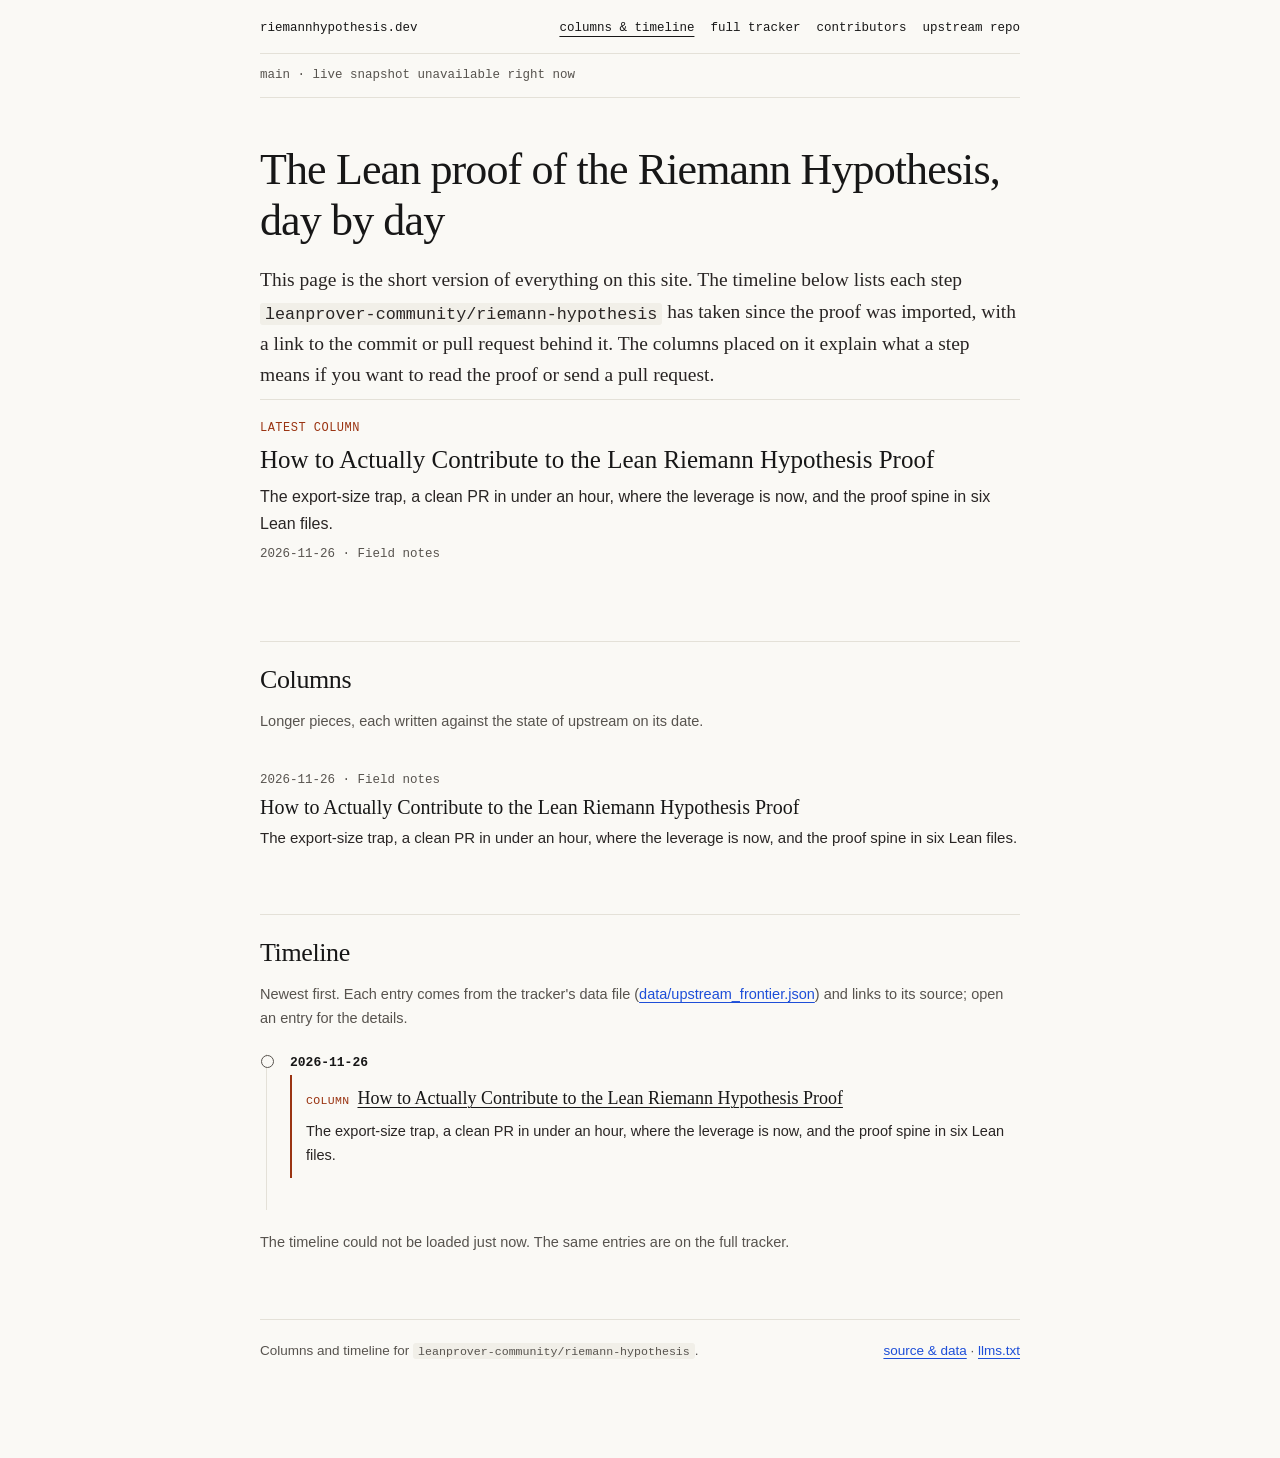
==== docs/columns.html @ 64e97ebc "feat(site): columns and timeline page (columns.html + data/columns.json) Owner om_ddf6897cfba5: make" ====
<!doctype html>
<html lang="en">
<head>
  <meta charset="utf-8" />
  <meta name="viewport" content="width=device-width, initial-scale=1" />
  <title>Columns &amp; Timeline — the Lean Riemann Hypothesis proof, day by day</title>
  <meta name="description" content="A dated timeline of the Lean 4 proof of the Riemann Hypothesis in leanprover-community/riemann-hypothesis, with columns that explain what each step means for readers and contributors." />
  <link rel="canonical" href="https://riemannhypothesis.dev/columns.html" />
  <link rel="icon" type="image/svg+xml" href="favicon.svg" />
  <style>
    :root {
      --paper: #faf9f5;
      --ink: #171717;
      --muted: #57534e;
      --rule: #e4e1d8;
      --code-bg: #f1efe8;
      --link: #1d4ed8;
      --mark: #9a3412;
      --serif: "Newsreader", "Source Serif 4", Georgia, "Times New Roman", serif;
      --sans: -apple-system, BlinkMacSystemFont, "Segoe UI", Inter, Helvetica, Arial, sans-serif;
      --mono: "JetBrains Mono", ui-monospace, SFMono-Regular, Menlo, Consolas, monospace;
    }
    * { box-sizing: border-box; }
    html {
      background: var(--paper);
      color: var(--ink);
      font-family: var(--sans);
      font-size: 16px;
      line-height: 1.68;
      -webkit-font-smoothing: antialiased;
    }
    body { margin: 0; padding: 0 22px 96px; }
    .wrap { max-width: 760px; margin: 0 auto; }
    a { color: var(--link); text-underline-offset: 3px; text-decoration-thickness: 1px; }
    a:focus-visible, summary:focus-visible { outline: 2px solid var(--link); outline-offset: 3px; border-radius: 2px; }
    code { font-family: var(--mono); font-size: 0.86em; background: var(--code-bg); padding: 1.5px 5px; border-radius: 3px; }

    .topbar {
      display: flex; flex-wrap: wrap; justify-content: space-between; align-items: baseline;
      gap: 8px 18px; padding: 18px 0 14px; border-bottom: 1px solid var(--rule);
      font-family: var(--mono); font-size: 12.5px; color: var(--muted);
    }
    .topbar a { color: var(--ink); text-decoration: none; }
    .topbar a:hover { text-decoration: underline; }
    .topbar a[aria-current="page"] { text-decoration: underline; text-underline-offset: 5px; }
    .topnav { display: flex; flex-wrap: wrap; gap: 6px 16px; }
    .live-strip {
      padding: 12px 0; border-bottom: 1px solid var(--rule);
      font-family: var(--mono); font-size: 12.5px; color: var(--muted); line-height: 1.55;
      overflow-wrap: anywhere;
    }
    .live-strip strong { color: var(--ink); font-weight: 600; }

    header { padding: 46px 0 22px; }
    h1 {
      font-family: var(--serif); font-size: clamp(32px, 5vw, 44px); font-weight: 500;
      line-height: 1.16; letter-spacing: -0.02em; margin: 0 0 18px;
    }
    .lede { font-family: var(--serif); font-size: 19.5px; line-height: 1.62; color: #292524; margin: 0; }
    h2 {
      font-family: var(--serif); font-size: 26px; font-weight: 500; line-height: 1.25;
      letter-spacing: -0.015em; margin: 50px 0 12px; padding-top: 22px; border-top: 1px solid var(--rule);
    }
    .section-note { color: var(--muted); font-size: 14.5px; margin: 0 0 18px; }

    /* Latest column: the one thing to read first */
    .latest { margin: 8px 0 0; padding: 18px 0 4px; border-top: 1px solid var(--rule); }
    .kicker { font-family: var(--mono); font-size: 12px; letter-spacing: 0.04em; text-transform: uppercase; color: var(--mark); }
    .latest-title { font-family: var(--serif); font-size: 25px; line-height: 1.3; margin: 6px 0 8px; font-weight: 500; }
    .latest-title a { color: var(--ink); text-decoration: none; }
    .latest-title a:hover { text-decoration: underline; }
    .latest p { margin: 0 0 6px; color: #292524; }

    .col-list { list-style: none; padding: 0; margin: 0; }
    .col-list li { padding: 14px 0; border-bottom: 1px solid var(--rule); }
    .col-list li:last-child { border-bottom: none; }
    .col-meta { font-family: var(--mono); font-size: 12.5px; color: var(--muted); }
    .col-title { font-family: var(--serif); font-size: 20px; line-height: 1.35; display: block; margin: 2px 0 4px; }
    .col-title a { color: var(--ink); text-decoration: none; }
    .col-title a:hover { text-decoration: underline; }
    .col-list p { margin: 0; font-size: 15px; color: #292524; }

    /* Timeline: one rule on the left, a dot per day */
    .timeline { list-style: none; padding: 0; margin: 10px 0 0; position: relative; }
    .timeline::before {
      content: ""; position: absolute; left: 6px; top: 6px; bottom: 6px; width: 1px; background: var(--rule);
    }
    .day { position: relative; padding: 0 0 26px 30px; }
    .day::before {
      content: ""; position: absolute; left: 1px; top: 7px; width: 11px; height: 11px;
      border-radius: 50%; background: var(--paper); border: 1.5px solid var(--muted);
    }
    .day-date { font-family: var(--mono); font-size: 13px; font-weight: 600; color: var(--ink); margin: 0 0 8px; }
    .events { list-style: none; padding: 0; margin: 0; }
    .event { margin: 0 0 12px; }
    .event-tag { font-family: var(--mono); font-size: 11.5px; letter-spacing: 0.03em; text-transform: uppercase; color: var(--muted); margin-right: 8px; }
    .event-title { font-size: 15.5px; line-height: 1.5; overflow-wrap: anywhere; }
    .event details { margin-top: 4px; }
    .event summary { cursor: pointer; font-size: 13.5px; color: var(--muted); width: fit-content; }
    .event-detail { font-size: 14.5px; color: #292524; margin: 6px 0 0; overflow-wrap: anywhere; }
    .event-source { font-size: 13.5px; }
    .event.is-column { padding: 10px 0 10px 14px; border-left: 2px solid var(--mark); }
    .event.is-column .event-tag { color: var(--mark); }
    .event.is-column .event-title a { color: var(--ink); font-family: var(--serif); font-size: 18px; }

    .status { color: var(--muted); font-size: 14.5px; }
    footer {
      margin-top: 64px; padding-top: 20px; border-top: 1px solid var(--rule);
      font-size: 13.5px; color: var(--muted); display: flex; flex-wrap: wrap; justify-content: space-between; gap: 10px;
    }
    @media (max-width: 600px) {
      body { padding: 0 16px 64px; }
      header { padding: 30px 0 18px; }
      .lede { font-size: 18px; }
      .day { padding-left: 24px; }
    }
    @media (prefers-reduced-motion: no-preference) {
      .event summary { transition: color 0.15s; }
    }
  </style>
</head>
<body>
  <div class="wrap">
    <nav class="topbar" aria-label="Site navigation">
      <a href="index.html">riemannhypothesis.dev</a>
      <div class="topnav">
        <a href="columns.html" aria-current="page">columns &amp; timeline</a>
        <a href="tracker.html">full tracker</a>
        <a href="profiles.html">contributors</a>
        <a href="https://github.com/leanprover-community/riemann-hypothesis" target="_blank" rel="noopener">upstream repo</a>
      </div>
    </nav>

    <div class="live-strip" id="liveStrip">
      <strong>main</strong> · loading live snapshot…
    </div>

    <header>
      <h1>The Lean proof of the Riemann Hypothesis, day by day</h1>
      <p class="lede">
        This page is the short version of everything on this site. The timeline below lists each step
        <code>leanprover-community/riemann-hypothesis</code> has taken since the proof was imported,
        with a link to the commit or pull request behind it. The columns placed on it explain what a step
        means if you want to read the proof or send a pull request.
      </p>
      <div class="latest" id="latest" hidden>
        <div class="kicker">Latest column</div>
        <div class="latest-title"><a id="latestLink" href="#"></a></div>
        <p id="latestSummary"></p>
        <div class="col-meta" id="latestDate"></div>
      </div>
    </header>

    <main>
      <h2 id="columns">Columns</h2>
      <p class="section-note">Longer pieces, each written against the state of upstream on its date.</p>
      <ol class="col-list" id="colList">
        <li><span class="col-meta">2026-11-26 · Field notes</span>
          <span class="col-title"><a href="manual.html">How to Actually Contribute to the Lean Riemann Hypothesis Proof</a></span>
          <p>The export-size trap, a clean PR in under an hour, where the leverage is now, and the proof spine in six Lean files.</p></li>
      </ol>

      <h2 id="timeline">Timeline</h2>
      <p class="section-note">
        Newest first. Each entry comes from the tracker's data file
        (<a href="https://github.com/thekeunpie-hash/rh-kernel-backbone/blob/main/data/upstream_frontier.json" target="_blank" rel="noopener">data/upstream_frontier.json</a>)
        and links to its source; open an entry for the details.
      </p>
      <ol class="timeline" id="timelineList" aria-live="polite"></ol>
      <p class="status" id="timelineStatus">Loading the timeline…</p>
      <noscript><p class="status">The timeline needs JavaScript. The same entries are on the <a href="tracker.html">full tracker</a>.</p></noscript>
    </main>

    <footer>
      <span>Columns and timeline for <code>leanprover-community/riemann-hypothesis</code>.</span>
      <span><a href="https://github.com/thekeunpie-hash/rh-kernel-backbone" target="_blank" rel="noopener">source &amp; data</a> · <a href="llms.txt">llms.txt</a></span>
    </footer>
  </div>

  <script>
    (function () {
      const DATA_URL = "https://raw.githubusercontent.com/thekeunpie-hash/rh-kernel-backbone/main/data/upstream_frontier.json";
      const DAY = /^\d{4}-\d{2}-\d{2}$/;

      // Only https links from the data files are rendered; everything else is plain text (no innerHTML from data).
      function safeUrl(u, base) {
        try {
          const url = new URL(String(u || ""), base || location.href);
          return url.protocol === "https:" || (url.origin === location.origin) ? url.href : "";
        } catch (_) { return ""; }
      }
      function el(tag, cls, text) {
        const n = document.createElement(tag);
        if (cls) n.className = cls;
        if (text != null) n.textContent = String(text);
        return n;
      }
      function dayOf(s) { const d = String(s || "").slice(0, 10); return DAY.test(d) ? d : ""; }

      async function loadColumns() {
        try {
          const r = await fetch("data/columns.json", { cache: "no-cache" });
          if (!r.ok) return [];
          const j = await r.json();
          return (Array.isArray(j.columns) ? j.columns : [])
            .map((c) => ({ ...c, date: dayOf(c.date), href: safeUrl(c.href) }))
            .filter((c) => c.date && c.href && c.title)
            .sort((a, b) => b.date.localeCompare(a.date));
        } catch (_) { return []; }
      }

      async function loadEvents() {
        const r = await fetch(DATA_URL, { cache: "no-cache" });
        if (!r.ok) throw new Error("HTTP " + r.status);
        const j = await r.json();
        return (Array.isArray(j.community_timeline) ? j.community_timeline : [])
          .map((e) => ({ ...e, date: dayOf(e.date), url: safeUrl(e.url) }))
          .filter((e) => e.date && e.title);
      }

      function renderColumns(cols) {
        if (!cols.length) return;
        const list = document.getElementById("colList");
        list.replaceChildren();
        for (const c of cols) {
          const li = el("li");
          li.append(el("span", "col-meta", c.date + (c.kicker ? " · " + c.kicker : "")));
          const t = el("span", "col-title");
          const a = el("a", "", c.title); a.href = c.href; t.append(a);
          li.append(t);
          if (c.summary) li.append(el("p", "", c.summary));
          list.append(li);
        }
        const top = cols[0];
        document.getElementById("latestLink").textContent = top.title;
        document.getElementById("latestLink").href = top.href;
        document.getElementById("latestSummary").textContent = top.summary || "";
        document.getElementById("latestDate").textContent = top.date + (top.kicker ? " · " + top.kicker : "");
        document.getElementById("latest").hidden = false;
      }

      function renderTimeline(events, cols) {
        const byDay = new Map();
        const add = (d, item) => { if (!byDay.has(d)) byDay.set(d, []); byDay.get(d).push(item); };
        for (const c of cols) add(c.date, { column: true, ...c });
        for (const e of events) add(e.date, e);
        const days = [...byDay.keys()].sort((a, b) => b.localeCompare(a));
        const list = document.getElementById("timelineList");
        list.replaceChildren();
        for (const d of days) {
          const day = el("li", "day");
          const time = el("time", "day-date", d); time.dateTime = d;
          day.append(time);
          const evs = el("ul", "events");
          for (const it of byDay.get(d)) {
            const li = el("li", "event" + (it.column ? " is-column" : ""));
            if (it.column) {
              li.append(el("span", "event-tag", "Column"));
              const t = el("span", "event-title");
              const a = el("a", "", it.title); a.href = it.href; t.append(a);
              li.append(t);
              if (it.summary) li.append(el("p", "event-detail", it.summary));
            } else {
              if (it.tag) li.append(el("span", "event-tag", it.tag));
              li.append(el("span", "event-title", it.title));
              if (it.detail || it.url) {
                const det = el("details");
                det.append(el("summary", "", "Details and source"));
                if (it.detail) det.append(el("p", "event-detail", it.detail));
                if (it.url) {
                  const p = el("p", "event-source");
                  const a = el("a", "", "Source on GitHub"); a.href = it.url; a.target = "_blank"; a.rel = "noopener";
                  p.append(a); det.append(p);
                }
                li.append(det);
              }
            }
            evs.append(li);
          }
          day.append(evs);
          list.append(day);
        }
      }

      (async function main() {
        const status = document.getElementById("timelineStatus");
        const cols = await loadColumns();
        renderColumns(cols);
        try {
          const events = await loadEvents();
          renderTimeline(events, cols);
          status.textContent = events.length ? "" : "No timeline entries yet.";
          status.hidden = !!events.length;
        } catch (_) {
          renderTimeline([], cols);
          status.textContent = "The timeline could not be loaded just now. The same entries are on the full tracker.";
        }
      })();

      (async function hydrateLiveStrip() {
        const strip = document.getElementById("liveStrip");
        try {
          const [cRes, tcRes] = await Promise.all([
            fetch("https://api.github.com/repos/leanprover-community/riemann-hypothesis/commits/main"),
            fetch("https://raw.githubusercontent.com/leanprover-community/riemann-hypothesis/main/lean-toolchain")
          ]);
          if (!cRes.ok) { strip.textContent = "main · live snapshot unavailable right now"; return; }
          const c = await cRes.json();
          const tc = tcRes.ok ? (await tcRes.text()).trim().replace(/^leanprover\/lean4:/, "") : "";
          const sha = String(c.sha || "").replace(/[^0-9a-f]/g, "").slice(0, 9);
          const when = dayOf(c.commit && c.commit.committer && c.commit.committer.date);
          strip.replaceChildren();
          const s = el("strong", "", "main@");
          const a = el("a", "", sha);
          a.href = "https://github.com/leanprover-community/riemann-hypothesis/commit/" + sha;
          a.target = "_blank"; a.rel = "noopener";
          s.append(a);
          strip.append(s, document.createTextNode([tc, when ? "last commit " + when : "", "live GitHub HEAD"].filter(Boolean).map((x) => " · " + x).join("")));
        } catch (_) {
          strip.textContent = "main · live snapshot unavailable right now";
        }
      })();
    })();
  </script>
</body>
</html>
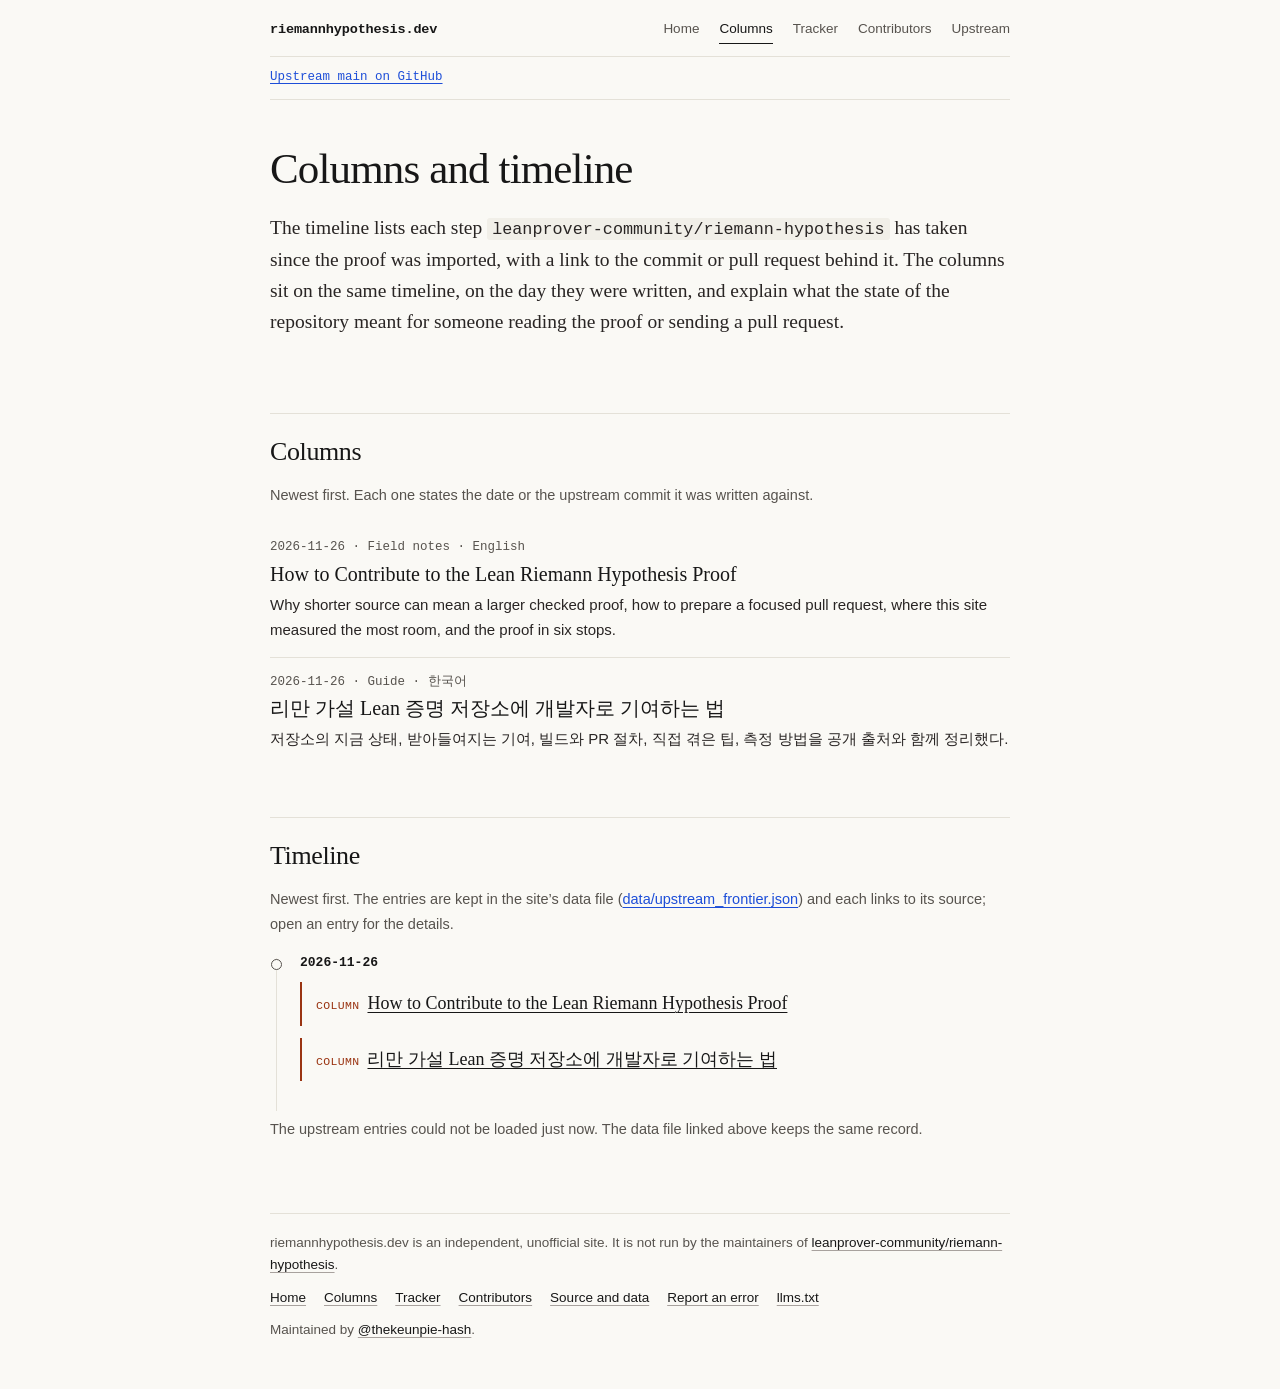
==== commit 5504d1da: "feat(site): one site with shared header, columns and timeline - Shared header, nav and footer on all" ====
--- a/docs/columns.html
+++ b/docs/columns.html
@@ -3,323 +3,111 @@
 <head>
   <meta charset="utf-8" />
   <meta name="viewport" content="width=device-width, initial-scale=1" />
-  <title>Columns &amp; Timeline — the Lean Riemann Hypothesis proof, day by day</title>
+  <title>Columns and timeline — the Lean Riemann Hypothesis proof, day by day | riemannhypothesis.dev</title>
   <meta name="description" content="A dated timeline of the Lean 4 proof of the Riemann Hypothesis in leanprover-community/riemann-hypothesis, with columns that explain what each step means for readers and contributors." />
+  <meta name="robots" content="index,follow" />
   <link rel="canonical" href="https://riemannhypothesis.dev/columns.html" />
   <link rel="icon" type="image/svg+xml" href="favicon.svg" />
-  <style>
-    :root {
-      --paper: #faf9f5;
-      --ink: #171717;
-      --muted: #57534e;
-      --rule: #e4e1d8;
-      --code-bg: #f1efe8;
-      --link: #1d4ed8;
-      --mark: #9a3412;
-      --serif: "Newsreader", "Source Serif 4", Georgia, "Times New Roman", serif;
-      --sans: -apple-system, BlinkMacSystemFont, "Segoe UI", Inter, Helvetica, Arial, sans-serif;
-      --mono: "JetBrains Mono", ui-monospace, SFMono-Regular, Menlo, Consolas, monospace;
-    }
-    * { box-sizing: border-box; }
-    html {
-      background: var(--paper);
-      color: var(--ink);
-      font-family: var(--sans);
-      font-size: 16px;
-      line-height: 1.68;
-      -webkit-font-smoothing: antialiased;
-    }
-    body { margin: 0; padding: 0 22px 96px; }
-    .wrap { max-width: 760px; margin: 0 auto; }
-    a { color: var(--link); text-underline-offset: 3px; text-decoration-thickness: 1px; }
-    a:focus-visible, summary:focus-visible { outline: 2px solid var(--link); outline-offset: 3px; border-radius: 2px; }
-    code { font-family: var(--mono); font-size: 0.86em; background: var(--code-bg); padding: 1.5px 5px; border-radius: 3px; }
-
-    .topbar {
-      display: flex; flex-wrap: wrap; justify-content: space-between; align-items: baseline;
-      gap: 8px 18px; padding: 18px 0 14px; border-bottom: 1px solid var(--rule);
-      font-family: var(--mono); font-size: 12.5px; color: var(--muted);
-    }
-    .topbar a { color: var(--ink); text-decoration: none; }
-    .topbar a:hover { text-decoration: underline; }
-    .topbar a[aria-current="page"] { text-decoration: underline; text-underline-offset: 5px; }
-    .topnav { display: flex; flex-wrap: wrap; gap: 6px 16px; }
-    .live-strip {
-      padding: 12px 0; border-bottom: 1px solid var(--rule);
-      font-family: var(--mono); font-size: 12.5px; color: var(--muted); line-height: 1.55;
-      overflow-wrap: anywhere;
-    }
-    .live-strip strong { color: var(--ink); font-weight: 600; }
-
-    header { padding: 46px 0 22px; }
-    h1 {
-      font-family: var(--serif); font-size: clamp(32px, 5vw, 44px); font-weight: 500;
-      line-height: 1.16; letter-spacing: -0.02em; margin: 0 0 18px;
-    }
-    .lede { font-family: var(--serif); font-size: 19.5px; line-height: 1.62; color: #292524; margin: 0; }
-    h2 {
-      font-family: var(--serif); font-size: 26px; font-weight: 500; line-height: 1.25;
-      letter-spacing: -0.015em; margin: 50px 0 12px; padding-top: 22px; border-top: 1px solid var(--rule);
-    }
-    .section-note { color: var(--muted); font-size: 14.5px; margin: 0 0 18px; }
-
-    /* Latest column: the one thing to read first */
-    .latest { margin: 8px 0 0; padding: 18px 0 4px; border-top: 1px solid var(--rule); }
-    .kicker { font-family: var(--mono); font-size: 12px; letter-spacing: 0.04em; text-transform: uppercase; color: var(--mark); }
-    .latest-title { font-family: var(--serif); font-size: 25px; line-height: 1.3; margin: 6px 0 8px; font-weight: 500; }
-    .latest-title a { color: var(--ink); text-decoration: none; }
-    .latest-title a:hover { text-decoration: underline; }
-    .latest p { margin: 0 0 6px; color: #292524; }
-
-    .col-list { list-style: none; padding: 0; margin: 0; }
-    .col-list li { padding: 14px 0; border-bottom: 1px solid var(--rule); }
-    .col-list li:last-child { border-bottom: none; }
-    .col-meta { font-family: var(--mono); font-size: 12.5px; color: var(--muted); }
-    .col-title { font-family: var(--serif); font-size: 20px; line-height: 1.35; display: block; margin: 2px 0 4px; }
-    .col-title a { color: var(--ink); text-decoration: none; }
-    .col-title a:hover { text-decoration: underline; }
-    .col-list p { margin: 0; font-size: 15px; color: #292524; }
-
-    /* Timeline: one rule on the left, a dot per day */
-    .timeline { list-style: none; padding: 0; margin: 10px 0 0; position: relative; }
-    .timeline::before {
-      content: ""; position: absolute; left: 6px; top: 6px; bottom: 6px; width: 1px; background: var(--rule);
-    }
-    .day { position: relative; padding: 0 0 26px 30px; }
-    .day::before {
-      content: ""; position: absolute; left: 1px; top: 7px; width: 11px; height: 11px;
-      border-radius: 50%; background: var(--paper); border: 1.5px solid var(--muted);
-    }
-    .day-date { font-family: var(--mono); font-size: 13px; font-weight: 600; color: var(--ink); margin: 0 0 8px; }
-    .events { list-style: none; padding: 0; margin: 0; }
-    .event { margin: 0 0 12px; }
-    .event-tag { font-family: var(--mono); font-size: 11.5px; letter-spacing: 0.03em; text-transform: uppercase; color: var(--muted); margin-right: 8px; }
-    .event-title { font-size: 15.5px; line-height: 1.5; overflow-wrap: anywhere; }
-    .event details { margin-top: 4px; }
-    .event summary { cursor: pointer; font-size: 13.5px; color: var(--muted); width: fit-content; }
-    .event-detail { font-size: 14.5px; color: #292524; margin: 6px 0 0; overflow-wrap: anywhere; }
-    .event-source { font-size: 13.5px; }
-    .event.is-column { padding: 10px 0 10px 14px; border-left: 2px solid var(--mark); }
-    .event.is-column .event-tag { color: var(--mark); }
-    .event.is-column .event-title a { color: var(--ink); font-family: var(--serif); font-size: 18px; }
-
-    .status { color: var(--muted); font-size: 14.5px; }
-    footer {
-      margin-top: 64px; padding-top: 20px; border-top: 1px solid var(--rule);
-      font-size: 13.5px; color: var(--muted); display: flex; flex-wrap: wrap; justify-content: space-between; gap: 10px;
-    }
-    @media (max-width: 600px) {
-      body { padding: 0 16px 64px; }
-      header { padding: 30px 0 18px; }
-      .lede { font-size: 18px; }
-      .day { padding-left: 24px; }
-    }
-    @media (prefers-reduced-motion: no-preference) {
-      .event summary { transition: color 0.15s; }
-    }
-  </style>
+  <meta name="theme-color" content="#faf9f5" />
+  <meta property="og:type" content="website" />
+  <meta property="og:site_name" content="riemannhypothesis.dev" />
+  <meta property="og:url" content="https://riemannhypothesis.dev/columns.html" />
+  <meta property="og:title" content="Columns and timeline — the Lean Riemann Hypothesis proof, day by day" />
+  <meta property="og:description" content="Each step the upstream repository has taken, with its commit or pull request, and the columns written along the way." />
+  <meta property="og:image" content="https://riemannhypothesis.dev/og-image.png" />
+  <meta name="twitter:card" content="summary_large_image" />
+  <meta name="twitter:image" content="https://riemannhypothesis.dev/og-image.png" />
+  <link rel="stylesheet" href="site.css" />
 </head>
-<body>
+<body class="ed">
+  <a class="site-skip" href="#content">Skip to content</a>
   <div class="wrap">
-    <nav class="topbar" aria-label="Site navigation">
-      <a href="index.html">riemannhypothesis.dev</a>
-      <div class="topnav">
-        <a href="columns.html" aria-current="page">columns &amp; timeline</a>
-        <a href="tracker.html">full tracker</a>
-        <a href="profiles.html">contributors</a>
-        <a href="https://github.com/leanprover-community/riemann-hypothesis" target="_blank" rel="noopener">upstream repo</a>
-      </div>
-    </nav>
-
-    <div class="live-strip" id="liveStrip">
-      <strong>main</strong> · loading live snapshot…
-    </div>
-
-    <header>
-      <h1>The Lean proof of the Riemann Hypothesis, day by day</h1>
-      <p class="lede">
-        This page is the short version of everything on this site. The timeline below lists each step
-        <code>leanprover-community/riemann-hypothesis</code> has taken since the proof was imported,
-        with a link to the commit or pull request behind it. The columns placed on it explain what a step
-        means if you want to read the proof or send a pull request.
-      </p>
-      <div class="latest" id="latest" hidden>
-        <div class="kicker">Latest column</div>
-        <div class="latest-title"><a id="latestLink" href="#"></a></div>
-        <p id="latestSummary"></p>
-        <div class="col-meta" id="latestDate"></div>
+    <header class="site-head">
+      <div class="site-head-in">
+        <a class="site-name" href="./">riemannhypothesis.dev</a>
+        <nav class="site-nav" aria-label="Site">
+          <a href="./">Home</a>
+          <a href="columns.html" aria-current="page">Columns</a>
+          <a href="tracker.html">Tracker</a>
+          <a href="profiles.html">Contributors</a>
+          <a href="https://github.com/leanprover-community/riemann-hypothesis" target="_blank" rel="noopener">Upstream</a>
+        </nav>
       </div>
     </header>
 
-    <main>
+    <div class="live-strip" id="liveStrip">
+      <a href="https://github.com/leanprover-community/riemann-hypothesis/tree/main" target="_blank" rel="noopener">Upstream main on GitHub</a>
+    </div>
+
+    <main id="content">
+      <div class="page-head">
+        <h1>Columns and timeline</h1>
+        <p class="lede">
+          The timeline lists each step <code>leanprover-community/riemann-hypothesis</code> has
+          taken since the proof was imported, with a link to the commit or pull request behind it.
+          The columns sit on the same timeline, on the day they were written, and explain what the
+          state of the repository meant for someone reading the proof or sending a pull request.
+        </p>
+      </div>
+
       <h2 id="columns">Columns</h2>
-      <p class="section-note">Longer pieces, each written against the state of upstream on its date.</p>
-      <ol class="col-list" id="colList">
-        <li><span class="col-meta">2026-11-26 · Field notes</span>
-          <span class="col-title"><a href="manual.html">How to Actually Contribute to the Lean Riemann Hypothesis Proof</a></span>
-          <p>The export-size trap, a clean PR in under an hour, where the leverage is now, and the proof spine in six Lean files.</p></li>
+      <p class="section-note">Newest first. Each one states the date or the upstream commit it was written against.</p>
+      <ol class="plain" id="colList">
+        <li><span class="item-meta">2026-11-26 · Field notes · English</span>
+          <span class="item-title"><a href="manual.html">How to Contribute to the Lean Riemann Hypothesis Proof</a></span>
+          <p>Why shorter source can mean a larger checked proof, how to prepare a focused pull request, where this site measured the most room, and the proof in six stops.</p></li>
+        <li><span class="item-meta">2026-11-26 · Guide · 한국어</span>
+          <span class="item-title"><a href="guide.html" lang="ko">리만 가설 Lean 증명 저장소에 개발자로 기여하는 법</a></span>
+          <p lang="ko">저장소의 지금 상태, 받아들여지는 기여, 빌드와 PR 절차, 직접 겪은 팁, 측정 방법을 공개 출처와 함께 정리했다.</p></li>
       </ol>
 
       <h2 id="timeline">Timeline</h2>
       <p class="section-note">
-        Newest first. Each entry comes from the tracker's data file
+        Newest first. The entries are kept in the site’s data file
         (<a href="https://github.com/thekeunpie-hash/rh-kernel-backbone/blob/main/data/upstream_frontier.json" target="_blank" rel="noopener">data/upstream_frontier.json</a>)
-        and links to its source; open an entry for the details.
+        and each links to its source; open an entry for the details.
       </p>
       <ol class="timeline" id="timelineList" aria-live="polite"></ol>
       <p class="status" id="timelineStatus">Loading the timeline…</p>
-      <noscript><p class="status">The timeline needs JavaScript. The same entries are on the <a href="tracker.html">full tracker</a>.</p></noscript>
+      <noscript><p class="status">The timeline needs JavaScript. The same entries are in the data file linked above.</p></noscript>
     </main>
 
-    <footer>
-      <span>Columns and timeline for <code>leanprover-community/riemann-hypothesis</code>.</span>
-      <span><a href="https://github.com/thekeunpie-hash/rh-kernel-backbone" target="_blank" rel="noopener">source &amp; data</a> · <a href="llms.txt">llms.txt</a></span>
+    <footer class="site-foot">
+      <div class="site-foot-in">
+        <p>riemannhypothesis.dev is an independent, unofficial site. It is not run by the maintainers of <a href="https://github.com/leanprover-community/riemann-hypothesis" target="_blank" rel="noopener">leanprover-community/riemann-hypothesis</a>.</p>
+        <p class="site-foot-links">
+          <a href="./">Home</a>
+          <a href="columns.html">Columns</a>
+          <a href="tracker.html">Tracker</a>
+          <a href="profiles.html">Contributors</a>
+          <a href="https://github.com/thekeunpie-hash/rh-kernel-backbone" target="_blank" rel="noopener">Source and data</a>
+          <a href="https://github.com/thekeunpie-hash/rh-kernel-backbone/issues" target="_blank" rel="noopener">Report an error</a>
+          <a href="llms.txt">llms.txt</a>
+        </p>
+        <p>Maintained by <a href="https://github.com/thekeunpie-hash" target="_blank" rel="noopener">@thekeunpie-hash</a>.</p>
+      </div>
     </footer>
   </div>
 
+  <script src="site.js"></script>
   <script>
-    (function () {
-      const DATA_URL = "https://raw.githubusercontent.com/thekeunpie-hash/rh-kernel-backbone/main/data/upstream_frontier.json";
-      const DAY = /^\d{4}-\d{2}-\d{2}$/;
-
-      // Only https links from the data files are rendered; everything else is plain text (no innerHTML from data).
-      function safeUrl(u, base) {
-        try {
-          const url = new URL(String(u || ""), base || location.href);
-          return url.protocol === "https:" || (url.origin === location.origin) ? url.href : "";
-        } catch (_) { return ""; }
+    (async function () {
+      const site = window.RHSite;
+      if (!site) return;
+      site.liveStrip(document.getElementById("liveStrip"));
+      const status = document.getElementById("timelineStatus");
+      const list = document.getElementById("timelineList");
+      const cols = await site.loadColumns();
+      site.renderColumnList(document.getElementById("colList"), cols);
+      try {
+        const events = await site.loadEvents();
+        site.renderTimeline(list, events, cols);
+        status.hidden = events.length > 0 || cols.length > 0;
+        if (!events.length && !cols.length) status.textContent = "No timeline entries yet.";
+      } catch (_) {
+        site.renderTimeline(list, [], cols);
+        status.textContent = "The upstream entries could not be loaded just now. The data file linked above keeps the same record.";
       }
-      function el(tag, cls, text) {
-        const n = document.createElement(tag);
-        if (cls) n.className = cls;
-        if (text != null) n.textContent = String(text);
-        return n;
-      }
-      function dayOf(s) { const d = String(s || "").slice(0, 10); return DAY.test(d) ? d : ""; }
-
-      async function loadColumns() {
-        try {
-          const r = await fetch("data/columns.json", { cache: "no-cache" });
-          if (!r.ok) return [];
-          const j = await r.json();
-          return (Array.isArray(j.columns) ? j.columns : [])
-            .map((c) => ({ ...c, date: dayOf(c.date), href: safeUrl(c.href) }))
-            .filter((c) => c.date && c.href && c.title)
-            .sort((a, b) => b.date.localeCompare(a.date));
-        } catch (_) { return []; }
-      }
-
-      async function loadEvents() {
-        const r = await fetch(DATA_URL, { cache: "no-cache" });
-        if (!r.ok) throw new Error("HTTP " + r.status);
-        const j = await r.json();
-        return (Array.isArray(j.community_timeline) ? j.community_timeline : [])
-          .map((e) => ({ ...e, date: dayOf(e.date), url: safeUrl(e.url) }))
-          .filter((e) => e.date && e.title);
-      }
-
-      function renderColumns(cols) {
-        if (!cols.length) return;
-        const list = document.getElementById("colList");
-        list.replaceChildren();
-        for (const c of cols) {
-          const li = el("li");
-          li.append(el("span", "col-meta", c.date + (c.kicker ? " · " + c.kicker : "")));
-          const t = el("span", "col-title");
-          const a = el("a", "", c.title); a.href = c.href; t.append(a);
-          li.append(t);
-          if (c.summary) li.append(el("p", "", c.summary));
-          list.append(li);
-        }
-        const top = cols[0];
-        document.getElementById("latestLink").textContent = top.title;
-        document.getElementById("latestLink").href = top.href;
-        document.getElementById("latestSummary").textContent = top.summary || "";
-        document.getElementById("latestDate").textContent = top.date + (top.kicker ? " · " + top.kicker : "");
-        document.getElementById("latest").hidden = false;
-      }
-
-      function renderTimeline(events, cols) {
-        const byDay = new Map();
-        const add = (d, item) => { if (!byDay.has(d)) byDay.set(d, []); byDay.get(d).push(item); };
-        for (const c of cols) add(c.date, { column: true, ...c });
-        for (const e of events) add(e.date, e);
-        const days = [...byDay.keys()].sort((a, b) => b.localeCompare(a));
-        const list = document.getElementById("timelineList");
-        list.replaceChildren();
-        for (const d of days) {
-          const day = el("li", "day");
-          const time = el("time", "day-date", d); time.dateTime = d;
-          day.append(time);
-          const evs = el("ul", "events");
-          for (const it of byDay.get(d)) {
-            const li = el("li", "event" + (it.column ? " is-column" : ""));
-            if (it.column) {
-              li.append(el("span", "event-tag", "Column"));
-              const t = el("span", "event-title");
-              const a = el("a", "", it.title); a.href = it.href; t.append(a);
-              li.append(t);
-              if (it.summary) li.append(el("p", "event-detail", it.summary));
-            } else {
-              if (it.tag) li.append(el("span", "event-tag", it.tag));
-              li.append(el("span", "event-title", it.title));
-              if (it.detail || it.url) {
-                const det = el("details");
-                det.append(el("summary", "", "Details and source"));
-                if (it.detail) det.append(el("p", "event-detail", it.detail));
-                if (it.url) {
-                  const p = el("p", "event-source");
-                  const a = el("a", "", "Source on GitHub"); a.href = it.url; a.target = "_blank"; a.rel = "noopener";
-                  p.append(a); det.append(p);
-                }
-                li.append(det);
-              }
-            }
-            evs.append(li);
-          }
-          day.append(evs);
-          list.append(day);
-        }
-      }
-
-      (async function main() {
-        const status = document.getElementById("timelineStatus");
-        const cols = await loadColumns();
-        renderColumns(cols);
-        try {
-          const events = await loadEvents();
-          renderTimeline(events, cols);
-          status.textContent = events.length ? "" : "No timeline entries yet.";
-          status.hidden = !!events.length;
-        } catch (_) {
-          renderTimeline([], cols);
-          status.textContent = "The timeline could not be loaded just now. The same entries are on the full tracker.";
-        }
-      })();
-
-      (async function hydrateLiveStrip() {
-        const strip = document.getElementById("liveStrip");
-        try {
-          const [cRes, tcRes] = await Promise.all([
-            fetch("https://api.github.com/repos/leanprover-community/riemann-hypothesis/commits/main"),
-            fetch("https://raw.githubusercontent.com/leanprover-community/riemann-hypothesis/main/lean-toolchain")
-          ]);
-          if (!cRes.ok) { strip.textContent = "main · live snapshot unavailable right now"; return; }
-          const c = await cRes.json();
-          const tc = tcRes.ok ? (await tcRes.text()).trim().replace(/^leanprover\/lean4:/, "") : "";
-          const sha = String(c.sha || "").replace(/[^0-9a-f]/g, "").slice(0, 9);
-          const when = dayOf(c.commit && c.commit.committer && c.commit.committer.date);
-          strip.replaceChildren();
-          const s = el("strong", "", "main@");
-          const a = el("a", "", sha);
-          a.href = "https://github.com/leanprover-community/riemann-hypothesis/commit/" + sha;
-          a.target = "_blank"; a.rel = "noopener";
-          s.append(a);
-          strip.append(s, document.createTextNode([tc, when ? "last commit " + when : "", "live GitHub HEAD"].filter(Boolean).map((x) => " · " + x).join("")));
-        } catch (_) {
-          strip.textContent = "main · live snapshot unavailable right now";
-        }
-      })();
     })();
   </script>
 </body>
--- a/docs/site.css
+++ b/docs/site.css
@@ -0,0 +1,300 @@
+/*
+ * riemannhypothesis.dev — shared stylesheet.
+ * Part 1 (site-*): the header and footer every page carries. Self-contained colours so it
+ *   reads the same on the reading pages, the tracker and the contributor directory.
+ * Part 2 (body.ed): the editorial base for the reading pages (home, columns, columns' articles).
+ */
+
+:root {
+  --site-paper: #faf9f5;
+  --site-ink: #171717;
+  --site-muted: #57534e;
+  --site-rule: #e4e1d8;
+  --site-link: #1d4ed8;
+  --site-sans: -apple-system, BlinkMacSystemFont, "Segoe UI", Inter, "Apple SD Gothic Neo", "Malgun Gothic", Helvetica, Arial, sans-serif;
+  --site-mono: "JetBrains Mono", "Cascadia Code", ui-monospace, SFMono-Regular, Menlo, Consolas, monospace;
+  --site-serif: "Newsreader", "Source Serif 4", "Iowan Old Style", Georgia, "Times New Roman", serif;
+}
+
+/* ---------- Part 1: header and footer ---------- */
+
+.site-skip {
+  position: absolute;
+  left: -9999px;
+  top: 0;
+  padding: 8px 12px;
+  background: var(--site-ink);
+  color: var(--site-paper);
+  font: 13.5px/1.4 var(--site-sans);
+  z-index: 10;
+}
+.site-skip:focus { left: 8px; top: 8px; }
+
+.site-head {
+  border-bottom: 1px solid var(--site-rule);
+  font-family: var(--site-sans);
+  font-size: 13.5px;
+  line-height: 1.5;
+  color: var(--site-muted);
+  word-break: normal;
+}
+.site-head-in {
+  max-width: var(--site-w, none);
+  margin: 0 auto;
+  padding: 15px var(--site-pad, 0px) 12px;
+  display: flex;
+  flex-wrap: wrap;
+  align-items: baseline;
+  justify-content: space-between;
+  gap: 4px 24px;
+}
+.site-head .site-name {
+  font-family: var(--site-mono);
+  font-size: 13.5px;
+  font-weight: 600;
+  letter-spacing: -0.01em;
+  color: var(--site-ink);
+  text-decoration: none;
+  padding: 4px 0;
+}
+.site-head .site-name:hover { color: var(--site-ink); text-decoration: underline; text-underline-offset: 4px; }
+.site-nav {
+  display: flex;
+  flex-wrap: wrap;
+  gap: 0 20px;
+}
+.site-head .site-nav a {
+  color: var(--site-muted);
+  font-weight: 400;
+  text-decoration: none;
+  padding: 4px 0;
+  border-bottom: 1.5px solid transparent;
+}
+.site-head .site-nav a:hover { color: var(--site-ink); border-bottom-color: var(--site-rule); }
+.site-head .site-nav a[aria-current] { color: var(--site-ink); border-bottom-color: var(--site-ink); }
+.site-head a:focus-visible,
+.site-foot a:focus-visible,
+.site-skip:focus-visible {
+  outline: 2px solid var(--site-link);
+  outline-offset: 3px;
+  border-radius: 2px;
+}
+
+.site-foot {
+  margin-top: 72px;
+  border-top: 1px solid var(--site-rule);
+  font-family: var(--site-sans);
+  font-size: 13.5px;
+  line-height: 1.6;
+  color: var(--site-muted);
+  word-break: normal;
+}
+.site-foot-in {
+  max-width: var(--site-w, none);
+  margin: 0 auto;
+  padding: 18px var(--site-pad, 0px) 40px;
+}
+.site-foot p { margin: 0 0 8px; font-size: 13.5px; color: var(--site-muted); }
+.site-foot a { color: var(--site-ink); text-decoration: underline; text-decoration-color: #a8a29e; text-underline-offset: 3px; text-decoration-thickness: 1px; }
+.site-foot a:hover { color: var(--site-ink); text-decoration-color: var(--site-ink); }
+.site-foot-links { display: flex; flex-wrap: wrap; gap: 2px 18px; }
+.site-foot-links a { padding: 3px 0; }
+
+@media (max-width: 600px) {
+  .site-head-in { padding-top: 10px; padding-bottom: 6px; gap: 0 24px; }
+  .site-nav { gap: 0 14px; }
+  .site-head .site-nav a, .site-foot-links a { padding: 7px 0; }
+  .site-foot { margin-top: 56px; }
+}
+
+/* ---------- Part 2: editorial base for the reading pages ---------- */
+
+body.ed {
+  --paper: var(--site-paper);
+  --ink: var(--site-ink);
+  --muted: var(--site-muted);
+  --rule: var(--site-rule);
+  --link: var(--site-link);
+  --code-bg: #f1efe8;
+  --mark: #9a3412;
+  --warn: #991b1b;
+  margin: 0;
+  padding: 0 22px;
+  background: var(--paper);
+  color: var(--ink);
+  font-family: var(--site-sans);
+  font-size: 16px;
+  line-height: 1.7;
+  overflow-wrap: anywhere;
+  -webkit-font-smoothing: antialiased;
+  -webkit-text-size-adjust: 100%;
+}
+body.ed *, body.ed *::before, body.ed *::after { box-sizing: border-box; }
+html:has(body.ed) { background: var(--site-paper); }
+body.ed .wrap { max-width: 740px; margin: 0 auto; }
+
+body.ed main a, body.ed .live-strip a { color: var(--link); text-underline-offset: 3px; text-decoration-thickness: 1px; }
+body.ed main a:focus-visible, body.ed summary:focus-visible { outline: 2px solid var(--link); outline-offset: 3px; border-radius: 2px; }
+
+body.ed .live-strip {
+  padding: 11px 0;
+  border-bottom: 1px solid var(--rule);
+  font-family: var(--site-mono);
+  font-size: 12.5px;
+  color: var(--muted);
+  line-height: 1.55;
+}
+body.ed .live-strip strong { color: var(--ink); font-weight: 600; }
+
+body.ed .page-head { padding: 44px 0 24px; }
+body.ed main .kicker {
+  font-family: var(--site-mono);
+  font-size: 12px;
+  letter-spacing: 0.04em;
+  text-transform: uppercase;
+  color: var(--mark);
+  margin: 0 0 12px;
+}
+body.ed .kicker a { color: inherit; }
+body.ed h1 {
+  font-family: var(--site-serif);
+  font-size: clamp(31px, 5vw, 43px);
+  font-weight: 500;
+  line-height: 1.17;
+  letter-spacing: -0.02em;
+  margin: 0 0 18px;
+}
+body.ed main .lede {
+  font-family: var(--site-serif);
+  font-size: 19.5px;
+  line-height: 1.6;
+  color: #292524;
+  margin: 0;
+}
+body.ed h2 {
+  font-family: var(--site-serif);
+  font-size: 26px;
+  font-weight: 500;
+  line-height: 1.25;
+  letter-spacing: -0.015em;
+  margin: 52px 0 14px;
+  padding-top: 22px;
+  border-top: 1px solid var(--rule);
+}
+body.ed h3 { font-size: 15.5px; font-weight: 600; margin: 26px 0 8px; }
+body.ed main p { margin: 0 0 16px; }
+body.ed .section-note, body.ed .aside-note { color: var(--muted); font-size: 14.5px; }
+body.ed .aside-note { font-size: 14px; }
+body.ed main .more { font-size: 15px; margin: 14px 0 0; }
+
+body.ed code {
+  font-family: var(--site-mono);
+  font-size: 0.86em;
+  background: var(--code-bg);
+  padding: 1.5px 5px;
+  border-radius: 3px;
+}
+body.ed pre {
+  margin: 18px 0 22px;
+  padding: 16px 18px;
+  background: var(--code-bg);
+  border-left: 2px solid #a8a29e;
+  white-space: pre-wrap;
+  font-family: var(--site-mono);
+  font-size: 13px;
+  line-height: 1.6;
+}
+body.ed pre code { background: none; padding: 0; font-size: inherit; }
+
+body.ed main ol, body.ed main ul { margin: 0 0 20px; padding-left: 22px; }
+body.ed main li { margin-bottom: 10px; }
+
+body.ed .callout {
+  margin: 24px 0;
+  padding: 4px 0 4px 18px;
+  border-left: 2px solid var(--warn);
+  color: #292524;
+}
+body.ed main .callout p:last-child { margin-bottom: 0; }
+
+body.ed table {
+  width: 100%;
+  border-collapse: collapse;
+  margin: 20px 0 24px;
+  font-size: 14px;
+  line-height: 1.55;
+}
+body.ed th, body.ed td {
+  text-align: left;
+  vertical-align: top;
+  padding: 10px 10px 10px 0;
+  border-bottom: 1px solid var(--rule);
+}
+body.ed th {
+  font-weight: 600;
+  color: var(--muted);
+  font-size: 12.5px;
+  letter-spacing: 0.02em;
+  text-transform: uppercase;
+}
+body.ed td.num, body.ed th.num { text-align: right; font-family: var(--site-mono); white-space: nowrap; }
+
+/* Plain link lists: routes on the home page, column lists, the proof spine */
+body.ed main .plain { list-style: none; padding-left: 0; margin: 0; }
+body.ed main .plain > li { margin: 0; padding: 14px 0; border-bottom: 1px solid var(--rule); }
+body.ed main .plain > li:last-child { border-bottom: none; }
+body.ed .item-meta { font-family: var(--site-mono); font-size: 12.5px; color: var(--muted); display: block; }
+body.ed .item-title { font-family: var(--site-serif); font-size: 20px; line-height: 1.35; display: block; margin: 2px 0 4px; }
+body.ed .item-title a { color: var(--ink); text-decoration: none; }
+body.ed .item-title a:hover { text-decoration: underline; }
+body.ed main .plain p { margin: 0; font-size: 15px; color: #292524; }
+body.ed main .plain p.aside-note { margin: 4px 0 0; font-size: 14px; color: var(--muted); }
+
+body.ed .spine-sym { display: block; font-family: var(--site-mono); font-size: 13.5px; font-weight: 600; margin-bottom: 3px; }
+body.ed .spine-file { font-family: var(--site-mono); font-size: 12.5px; color: var(--muted); }
+
+/* Timeline: one rule on the left, a ring per day */
+body.ed main .timeline { list-style: none; padding: 0; margin: 10px 0 0; position: relative; }
+body.ed .timeline::before { content: ""; position: absolute; left: 6px; top: 6px; bottom: 6px; width: 1px; background: var(--rule); }
+body.ed main .day { position: relative; margin: 0; padding: 0 0 24px 30px; }
+body.ed .day::before {
+  content: ""; position: absolute; left: 1px; top: 7px; width: 11px; height: 11px;
+  border-radius: 50%; background: var(--paper); border: 1.5px solid var(--muted);
+}
+body.ed .day-date { display: block; font-family: var(--site-mono); font-size: 13px; font-weight: 600; margin: 0 0 8px; }
+body.ed main .events { list-style: none; padding: 0; margin: 0; }
+body.ed main .event { margin: 0 0 12px; }
+body.ed .event-tag { font-family: var(--site-mono); font-size: 11.5px; letter-spacing: 0.03em; text-transform: uppercase; color: var(--muted); margin-right: 8px; }
+body.ed .event-title { font-size: 15.5px; line-height: 1.5; }
+body.ed .event details { margin-top: 4px; }
+body.ed .event summary { cursor: pointer; font-size: 13.5px; color: var(--muted); width: fit-content; padding: 2px 0; }
+body.ed main .event-detail { font-size: 14.5px; color: #292524; margin: 6px 0 0; }
+body.ed main .event-source { font-size: 13.5px; margin: 4px 0 0; }
+body.ed .event.is-column { padding: 8px 0 8px 14px; border-left: 2px solid var(--mark); }
+body.ed .event.is-column .event-tag { color: var(--mark); }
+body.ed .event.is-column .event-title a { color: var(--ink); font-family: var(--site-serif); font-size: 18px; }
+body.ed .status { color: var(--muted); font-size: 14.5px; }
+/* Brief form for the home page: dates and entries only, no rule or rings */
+body.ed .timeline.is-brief::before, body.ed .timeline.is-brief .day::before { display: none; }
+body.ed main .timeline.is-brief .day { padding: 12px 0; border-bottom: 1px solid var(--rule); }
+body.ed main .timeline.is-brief .day:last-child { border-bottom: none; }
+body.ed .timeline.is-brief .day-date { font-weight: 400; color: var(--muted); font-size: 12.5px; margin-bottom: 2px; }
+body.ed main .timeline.is-brief .event { margin: 0; }
+
+/* Article furniture */
+body.ed main .article-meta { font-family: var(--site-mono); font-size: 12.5px; color: var(--muted); margin: 16px 0 0; }
+body.ed main .toc { font-size: 15px; margin: 0 0 8px; }
+body.ed main .toc li { margin: 3px 0; }
+body.ed main .article-end { margin: 52px 0 0; padding-top: 20px; border-top: 1px solid var(--rule); font-size: 15px; }
+
+@media (max-width: 600px) {
+  body.ed { padding: 0 16px; }
+  body.ed .page-head { padding: 30px 0 20px; }
+  body.ed main .lede { font-size: 18px; }
+  body.ed h2 { font-size: 23.5px; margin-top: 44px; }
+  body.ed table { font-size: 13px; }
+  body.ed th, body.ed td { padding-right: 6px; }
+  body.ed td.num, body.ed th.num { white-space: normal; }
+  body.ed main .day { padding-left: 24px; }
+  body.ed main .timeline.is-brief .day { padding-left: 0; }
+}
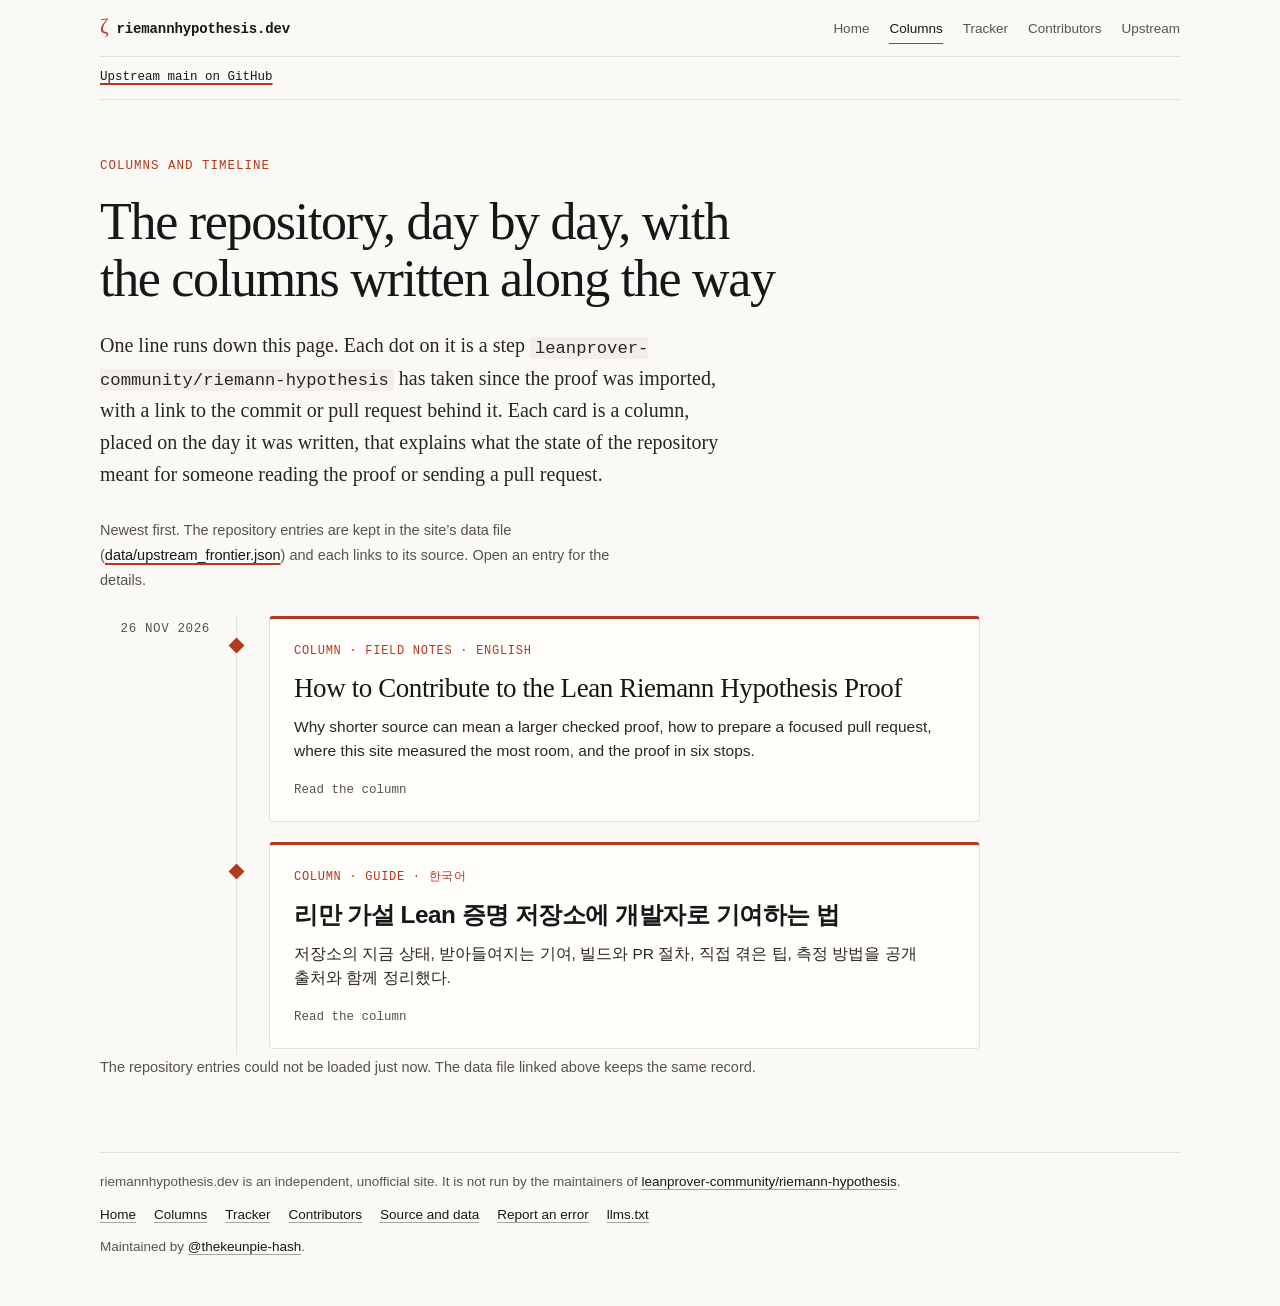
==== commit 5ddbf539: "feat(site): a real front page and one timeline for columns and repository events Home opens on the c" ====
--- a/docs/columns.html
+++ b/docs/columns.html
@@ -8,7 +8,8 @@
   <meta name="robots" content="index,follow" />
   <link rel="canonical" href="https://riemannhypothesis.dev/columns.html" />
   <link rel="icon" type="image/svg+xml" href="favicon.svg" />
-  <meta name="theme-color" content="#faf9f5" />
+  <meta name="theme-color" content="#faf9f5" media="(prefers-color-scheme: light)" />
+  <meta name="theme-color" content="#131210" media="(prefers-color-scheme: dark)" />
   <meta property="og:type" content="website" />
   <meta property="og:site_name" content="riemannhypothesis.dev" />
   <meta property="og:url" content="https://riemannhypothesis.dev/columns.html" />
@@ -41,35 +42,45 @@
 
     <main id="content">
       <div class="page-head">
-        <h1>Columns and timeline</h1>
+        <p class="kicker">Columns and timeline</p>
+        <h1>The repository, day by day, with the columns written along the way</h1>
         <p class="lede">
-          The timeline lists each step <code>leanprover-community/riemann-hypothesis</code> has
-          taken since the proof was imported, with a link to the commit or pull request behind it.
-          The columns sit on the same timeline, on the day they were written, and explain what the
-          state of the repository meant for someone reading the proof or sending a pull request.
+          One line runs down this page. Each dot on it is a step
+          <code>leanprover-community/riemann-hypothesis</code> has taken since the proof was
+          imported, with a link to the commit or pull request behind it. Each card is a column,
+          placed on the day it was written, that explains what the state of the repository meant
+          for someone reading the proof or sending a pull request.
         </p>
       </div>
 
-      <h2 id="columns">Columns</h2>
-      <p class="section-note">Newest first. Each one states the date or the upstream commit it was written against.</p>
-      <ol class="plain" id="colList">
-        <li><span class="item-meta">2026-11-26 · Field notes · English</span>
-          <span class="item-title"><a href="manual.html">How to Contribute to the Lean Riemann Hypothesis Proof</a></span>
-          <p>Why shorter source can mean a larger checked proof, how to prepare a focused pull request, where this site measured the most room, and the proof in six stops.</p></li>
-        <li><span class="item-meta">2026-11-26 · Guide · 한국어</span>
-          <span class="item-title"><a href="guide.html" lang="ko">리만 가설 Lean 증명 저장소에 개발자로 기여하는 법</a></span>
-          <p lang="ko">저장소의 지금 상태, 받아들여지는 기여, 빌드와 PR 절차, 직접 겪은 팁, 측정 방법을 공개 출처와 함께 정리했다.</p></li>
-      </ol>
-
-      <h2 id="timeline">Timeline</h2>
-      <p class="section-note">
-        Newest first. The entries are kept in the site’s data file
-        (<a href="https://github.com/thekeunpie-hash/rh-kernel-backbone/blob/main/data/upstream_frontier.json" target="_blank" rel="noopener">data/upstream_frontier.json</a>)
-        and each links to its source; open an entry for the details.
-      </p>
-      <ol class="timeline" id="timelineList" aria-live="polite"></ol>
-      <p class="status" id="timelineStatus">Loading the timeline…</p>
-      <noscript><p class="status">The timeline needs JavaScript. The same entries are in the data file linked above.</p></noscript>
+      <section id="timeline" aria-label="Timeline">
+        <p class="section-note" id="columns">
+          Newest first. The repository entries are kept in the site’s data file
+          (<a href="https://github.com/thekeunpie-hash/rh-kernel-backbone/blob/main/data/upstream_frontier.json" target="_blank" rel="noopener">data/upstream_frontier.json</a>)
+          and each links to its source. Open an entry for the details.
+        </p>
+        <ol class="timeline" id="timelineList">
+          <li class="day">
+            <time class="day-date" datetime="2026-11-26">26 Nov 2026</time>
+            <ul class="events">
+              <li class="event is-column" id="col-manual"><div class="col-card">
+                <span class="col-kicker">Column · Field notes · English</span>
+                <span class="col-title"><a href="manual.html">How to Contribute to the Lean Riemann Hypothesis Proof</a></span>
+                <p class="col-sum">Why shorter source can mean a larger checked proof, how to prepare a focused pull request, where this site measured the most room, and the proof in six stops.</p>
+                <span class="col-go" aria-hidden="true">Read the column</span>
+              </div></li>
+              <li class="event is-column" id="col-guide"><div class="col-card">
+                <span class="col-kicker">Column · Guide · 한국어</span>
+                <span class="col-title"><a href="guide.html" lang="ko">리만 가설 Lean 증명 저장소에 개발자로 기여하는 법</a></span>
+                <p class="col-sum" lang="ko">저장소의 지금 상태, 받아들여지는 기여, 빌드와 PR 절차, 직접 겪은 팁, 측정 방법을 공개 출처와 함께 정리했다.</p>
+                <span class="col-go" aria-hidden="true">Read the column</span>
+              </div></li>
+            </ul>
+          </li>
+        </ol>
+        <p class="status" id="timelineStatus">Loading the repository entries…</p>
+        <noscript><p class="status">The repository entries need JavaScript. The same entries are in the data file linked above.</p></noscript>
+      </section>
     </main>
 
     <footer class="site-foot">
@@ -98,15 +109,15 @@
       const status = document.getElementById("timelineStatus");
       const list = document.getElementById("timelineList");
       const cols = await site.loadColumns();
-      site.renderColumnList(document.getElementById("colList"), cols);
       try {
         const events = await site.loadEvents();
-        site.renderTimeline(list, events, cols);
-        status.hidden = events.length > 0 || cols.length > 0;
-        if (!events.length && !cols.length) status.textContent = "No timeline entries yet.";
+        // Without columns.json the static column cards stay (manual/guide link back to their ids), so only redraw with columns.
+        if (cols.length) site.renderTimeline(list, events, cols);
+        status.hidden = true;
       } catch (_) {
-        site.renderTimeline(list, [], cols);
-        status.textContent = "The upstream entries could not be loaded just now. The data file linked above keeps the same record.";
+        // Keep the columns on the line (from columns.json, or the static cards) and say what is missing.
+        if (cols.length) site.renderTimeline(list, [], cols);
+        status.textContent = "The repository entries could not be loaded just now. The data file linked above keeps the same record.";
       }
     })();
   </script>
--- a/docs/site.css
+++ b/docs/site.css
@@ -2,7 +2,10 @@
  * riemannhypothesis.dev — shared stylesheet.
  * Part 1 (site-*): the header and footer every page carries. Self-contained colours so it
  *   reads the same on the reading pages, the tracker and the contributor directory.
- * Part 2 (body.ed): the editorial base for the reading pages (home, columns, columns' articles).
+ * Part 2 (body.ed): the editorial system for the reading pages (home, columns, the column
+ *   articles). Paper and ink, one accent (the red a critical line is usually drawn in), a
+ *   display serif for headings, and a night-blue panel for the figure on the home page.
+ *   Dark mode is scoped to body.ed, so the tracker and the directory keep their own colours.
  */
 
 :root {
@@ -11,9 +14,10 @@
   --site-muted: #57534e;
   --site-rule: #e4e1d8;
   --site-link: #1d4ed8;
+  --site-accent: #b23a1e;
   --site-sans: -apple-system, BlinkMacSystemFont, "Segoe UI", Inter, "Apple SD Gothic Neo", "Malgun Gothic", Helvetica, Arial, sans-serif;
   --site-mono: "JetBrains Mono", "Cascadia Code", ui-monospace, SFMono-Regular, Menlo, Consolas, monospace;
-  --site-serif: "Newsreader", "Source Serif 4", "Iowan Old Style", Georgia, "Times New Roman", serif;
+  --site-serif: "Newsreader", "Source Serif 4", "Iowan Old Style", "Palatino Linotype", Palatino, Georgia, "Times New Roman", serif;
 }
 
 /* ---------- Part 1: header and footer ---------- */
@@ -50,12 +54,22 @@
 }
 .site-head .site-name {
   font-family: var(--site-mono);
-  font-size: 13.5px;
+  font-size: 14px;
   font-weight: 600;
   letter-spacing: -0.01em;
   color: var(--site-ink);
   text-decoration: none;
   padding: 4px 0;
+  white-space: nowrap;
+}
+.site-head .site-name::before {
+  content: "\03B6";
+  font-family: var(--site-serif);
+  font-size: 1.5em;
+  font-weight: 500;
+  line-height: 0;
+  color: var(--site-accent);
+  margin-right: 8px;
 }
 .site-head .site-name:hover { color: var(--site-ink); text-decoration: underline; text-underline-offset: 4px; }
 .site-nav {
@@ -71,7 +85,7 @@
   border-bottom: 1.5px solid transparent;
 }
 .site-head .site-nav a:hover { color: var(--site-ink); border-bottom-color: var(--site-rule); }
-.site-head .site-nav a[aria-current] { color: var(--site-ink); border-bottom-color: var(--site-ink); }
+.site-head .site-nav a[aria-current] { color: var(--site-ink); border-bottom-color: var(--site-accent); }
 .site-head a:focus-visible,
 .site-foot a:focus-visible,
 .site-skip:focus-visible {
@@ -107,17 +121,26 @@
   .site-foot { margin-top: 56px; }
 }
 
-/* ---------- Part 2: editorial base for the reading pages ---------- */
+/* ---------- Part 2: editorial system for the reading pages ---------- */
+
+html:has(body.ed) { background: #faf9f5; color-scheme: light dark; }
 
 body.ed {
   --paper: var(--site-paper);
   --ink: var(--site-ink);
   --muted: var(--site-muted);
   --rule: var(--site-rule);
-  --link: var(--site-link);
+  --accent: var(--site-accent);
+  --soft: #292524;
+  --card: #fffefb;
   --code-bg: #f1efe8;
-  --mark: #9a3412;
+  --mark: var(--site-accent);
   --warn: #991b1b;
+  --night: #14233a;
+  --night-ink: #f4f0e6;
+  --night-muted: #9db0ca;
+  --night-rule: #2b3d58;
+  --night-zero: #ff8d61;
   margin: 0;
   padding: 0 22px;
   background: var(--paper);
@@ -129,12 +152,42 @@
   -webkit-font-smoothing: antialiased;
   -webkit-text-size-adjust: 100%;
 }
+
+@media (prefers-color-scheme: dark) {
+  html:has(body.ed) { background: #131210; }
+  body.ed {
+    --site-paper: #131210;
+    --site-ink: #ece8df;
+    --site-muted: #a8a196;
+    --site-rule: #302d27;
+    --site-link: #9db8ff;
+    --site-accent: #f08a63;
+    --soft: #d6d1c6;
+    --card: #1b1a17;
+    --code-bg: #22201c;
+    --warn: #f0736a;
+    --night: #0f1b2e;
+    --night-rule: #263650;
+  }
+  body.ed .site-foot a { text-decoration-color: #6b665d; }
+}
+
 body.ed *, body.ed *::before, body.ed *::after { box-sizing: border-box; }
-html:has(body.ed) { background: var(--site-paper); }
-body.ed .wrap { max-width: 740px; margin: 0 auto; }
-
-body.ed main a, body.ed .live-strip a { color: var(--link); text-underline-offset: 3px; text-decoration-thickness: 1px; }
-body.ed main a:focus-visible, body.ed summary:focus-visible { outline: 2px solid var(--link); outline-offset: 3px; border-radius: 2px; }
+body.ed .wrap { max-width: 1080px; margin: 0 auto; }
+body.ed img, body.ed svg { max-width: 100%; }
+
+body.ed main a, body.ed .live-strip a {
+  color: var(--ink);
+  text-decoration-color: var(--accent);
+  text-underline-offset: 3px;
+  text-decoration-thickness: 1.5px;
+}
+body.ed main a:hover, body.ed .live-strip a:hover { color: var(--accent); }
+body.ed main a:focus-visible, body.ed summary:focus-visible {
+  outline: 2px solid var(--accent);
+  outline-offset: 3px;
+  border-radius: 2px;
+}
 
 body.ed .live-strip {
   padding: 11px 0;
@@ -146,46 +199,53 @@
 }
 body.ed .live-strip strong { color: var(--ink); font-weight: 600; }
 
-body.ed .page-head { padding: 44px 0 24px; }
+body.ed .page-head { padding: 56px 0 28px; }
 body.ed main .kicker {
   font-family: var(--site-mono);
-  font-size: 12px;
-  letter-spacing: 0.04em;
+  font-size: 12.5px;
+  letter-spacing: 0.08em;
   text-transform: uppercase;
-  color: var(--mark);
-  margin: 0 0 12px;
-}
-body.ed .kicker a { color: inherit; }
+  color: var(--accent);
+  margin: 0 0 16px;
+}
+body.ed main .kicker a { color: inherit; }
 body.ed h1 {
   font-family: var(--site-serif);
-  font-size: clamp(31px, 5vw, 43px);
+  font-size: clamp(32px, 5.4vw, 52px);
   font-weight: 500;
-  line-height: 1.17;
-  letter-spacing: -0.02em;
-  margin: 0 0 18px;
+  line-height: 1.1;
+  letter-spacing: -0.025em;
+  margin: 0 0 22px;
+  max-width: 20em;
+  text-wrap: balance;
 }
 body.ed main .lede {
   font-family: var(--site-serif);
-  font-size: 19.5px;
+  font-size: 20px;
   line-height: 1.6;
-  color: #292524;
+  color: var(--soft);
   margin: 0;
+  max-width: 64ch;
 }
 body.ed h2 {
   font-family: var(--site-serif);
-  font-size: 26px;
+  font-size: clamp(25px, 3.2vw, 32px);
   font-weight: 500;
-  line-height: 1.25;
-  letter-spacing: -0.015em;
-  margin: 52px 0 14px;
-  padding-top: 22px;
+  line-height: 1.2;
+  letter-spacing: -0.02em;
+  margin: 72px 0 16px;
+  padding-top: 24px;
   border-top: 1px solid var(--rule);
-}
-body.ed h3 { font-size: 15.5px; font-weight: 600; margin: 26px 0 8px; }
+  text-wrap: balance;
+}
+body.ed h3 { font-size: 17px; font-weight: 650; line-height: 1.45; margin: 30px 0 8px; }
 body.ed main p { margin: 0 0 16px; }
+body.ed .measure { max-width: 68ch; }
 body.ed .section-note, body.ed .aside-note { color: var(--muted); font-size: 14.5px; }
+body.ed main .section-note { max-width: 68ch; margin-bottom: 24px; }
 body.ed .aside-note { font-size: 14px; }
-body.ed main .more { font-size: 15px; margin: 14px 0 0; }
+body.ed main .more { font-size: 15px; margin: 22px 0 0; }
+body.ed .status { color: var(--muted); font-size: 14.5px; }
 
 body.ed code {
   font-family: var(--site-mono);
@@ -198,24 +258,35 @@
   margin: 18px 0 22px;
   padding: 16px 18px;
   background: var(--code-bg);
-  border-left: 2px solid #a8a29e;
+  border-left: 2px solid var(--accent);
   white-space: pre-wrap;
   font-family: var(--site-mono);
   font-size: 13px;
   line-height: 1.6;
+  word-break: normal;
 }
 body.ed pre code { background: none; padding: 0; font-size: inherit; }
+body.ed blockquote {
+  margin: 20px 0;
+  padding: 2px 0 2px 18px;
+  border-left: 2px solid var(--accent);
+  font-family: var(--site-serif);
+  font-size: 18px;
+  line-height: 1.55;
+  color: var(--soft);
+  word-break: normal;
+}
 
 body.ed main ol, body.ed main ul { margin: 0 0 20px; padding-left: 22px; }
 body.ed main li { margin-bottom: 10px; }
 
-body.ed .callout {
+body.ed .callout, body.ed .note {
   margin: 24px 0;
   padding: 4px 0 4px 18px;
   border-left: 2px solid var(--warn);
-  color: #292524;
-}
-body.ed main .callout p:last-child { margin-bottom: 0; }
+  color: var(--soft);
+}
+body.ed main .callout p:last-child, body.ed main .note p:last-child { margin-bottom: 0; }
 
 body.ed table {
   width: 100%;
@@ -239,7 +310,7 @@
 }
 body.ed td.num, body.ed th.num { text-align: right; font-family: var(--site-mono); white-space: nowrap; }
 
-/* Plain link lists: routes on the home page, column lists, the proof spine */
+/* Plain link lists: the proof spine and any list that should stay a list */
 body.ed main .plain { list-style: none; padding-left: 0; margin: 0; }
 body.ed main .plain > li { margin: 0; padding: 14px 0; border-bottom: 1px solid var(--rule); }
 body.ed main .plain > li:last-child { border-bottom: none; }
@@ -247,54 +318,267 @@
 body.ed .item-title { font-family: var(--site-serif); font-size: 20px; line-height: 1.35; display: block; margin: 2px 0 4px; }
 body.ed .item-title a { color: var(--ink); text-decoration: none; }
 body.ed .item-title a:hover { text-decoration: underline; }
-body.ed main .plain p { margin: 0; font-size: 15px; color: #292524; }
+body.ed main .plain p { margin: 0; font-size: 15px; color: var(--soft); }
 body.ed main .plain p.aside-note { margin: 4px 0 0; font-size: 14px; color: var(--muted); }
 
 body.ed .spine-sym { display: block; font-family: var(--site-mono); font-size: 13.5px; font-weight: 600; margin-bottom: 3px; }
 body.ed .spine-file { font-family: var(--site-mono); font-size: 12.5px; color: var(--muted); }
 
-/* Timeline: one rule on the left, a ring per day */
-body.ed main .timeline { list-style: none; padding: 0; margin: 10px 0 0; position: relative; }
-body.ed .timeline::before { content: ""; position: absolute; left: 6px; top: 6px; bottom: 6px; width: 1px; background: var(--rule); }
-body.ed main .day { position: relative; margin: 0; padding: 0 0 24px 30px; }
-body.ed .day::before {
-  content: ""; position: absolute; left: 1px; top: 7px; width: 11px; height: 11px;
-  border-radius: 50%; background: var(--paper); border: 1.5px solid var(--muted);
-}
-body.ed .day-date { display: block; font-family: var(--site-mono); font-size: 13px; font-weight: 600; margin: 0 0 8px; }
-body.ed main .events { list-style: none; padding: 0; margin: 0; }
-body.ed main .event { margin: 0 0 12px; }
-body.ed .event-tag { font-family: var(--site-mono); font-size: 11.5px; letter-spacing: 0.03em; text-transform: uppercase; color: var(--muted); margin-right: 8px; }
-body.ed .event-title { font-size: 15.5px; line-height: 1.5; }
-body.ed .event details { margin-top: 4px; }
+/* ----- Home: hero ----- */
+
+body.ed .hero { padding: 64px 0 0; }
+body.ed .hero h1 {
+  font-size: clamp(35px, 6.6vw, 72px);
+  line-height: 1.03;
+  letter-spacing: -0.035em;
+  max-width: 13em;
+  margin: 0 0 30px;
+}
+body.ed .hero h1 .h1-kicker {
+  display: block;
+  font-family: var(--site-mono);
+  font-size: 12.5px;
+  font-weight: 400;
+  line-height: 1.5;
+  letter-spacing: 0.08em;
+  text-transform: uppercase;
+  color: var(--accent);
+  margin: 0 0 20px;
+}
+body.ed .hero h1 em { display: block; font-style: italic; color: var(--muted); }
+body.ed .hero .lede + .lede { margin-top: 14px; }
+body.ed main .hero-links { display: flex; flex-wrap: wrap; gap: 10px 12px; margin: 30px 0 0; }
+body.ed main .btn {
+  display: inline-block;
+  padding: 10px 18px;
+  border: 1px solid var(--ink);
+  border-radius: 3px;
+  font-size: 14.5px;
+  line-height: 1.4;
+  color: var(--ink);
+  text-decoration: none;
+}
+body.ed main .btn:hover { border-color: var(--accent); color: var(--accent); }
+body.ed main .btn.is-solid { background: var(--ink); color: var(--paper); }
+body.ed main .btn.is-solid:hover { background: var(--accent); border-color: var(--accent); color: var(--paper); }
+
+body.ed .hero-fig { margin: 52px 0 0; }
+body.ed .hero-panel {
+  background: var(--night);
+  color: var(--night-ink);
+  border: 1px solid var(--night-rule);
+  border-radius: 6px;
+  overflow: hidden;
+}
+body.ed .hero-bar {
+  display: flex;
+  flex-wrap: wrap;
+  justify-content: space-between;
+  gap: 2px 18px;
+  padding: 13px 18px 0;
+  font-family: var(--site-mono);
+  font-size: 12px;
+  line-height: 1.5;
+  color: var(--night-muted);
+}
+body.ed .hero-bar output { color: var(--night-ink); font-variant-numeric: tabular-nums; }
+body.ed .hero-panel svg { display: block; width: 100%; height: auto; touch-action: pan-y; }
+body.ed .zf-grid { stroke: var(--night-rule); stroke-width: 1; }
+body.ed .zf-scale { fill: var(--night-muted); font: 11px var(--site-mono); }
+body.ed .zf-axis { stroke: var(--night-zero); stroke-width: 1.5; }
+body.ed .zf-axis-label { fill: var(--night-zero); font: 12px var(--site-mono); }
+body.ed .zf-curve { fill: none; stroke: var(--night-ink); stroke-width: 1.6; stroke-linejoin: round; stroke-linecap: round; }
+body.ed .zf-lead { stroke: var(--night-muted); stroke-width: 1; stroke-dasharray: 2 4; opacity: 0.7; }
+body.ed .zf-zero { fill: var(--night-zero); stroke: var(--night); stroke-width: 2; }
+body.ed .zf-label { fill: var(--night-ink); font: 11.5px var(--site-mono); }
+body.ed .zf-hair { stroke: var(--night-ink); stroke-width: 1; opacity: 0.55; }
+body.ed .zf-mark { transition: opacity 0.5s ease; }
+body.ed .zf-mark.is-pending { opacity: 0; }
+body.ed .hero-fig figcaption { margin: 16px 0 0; max-width: 76ch; font-size: 14.5px; line-height: 1.65; color: var(--muted); }
+body.ed .hero-fig figcaption .zeros { font-family: var(--site-mono); font-size: 12.5px; }
+
+/* ----- Home: measured facts ----- */
+
+body.ed main .facts {
+  display: grid;
+  grid-template-columns: repeat(auto-fit, minmax(150px, 1fr));
+  gap: 0 24px;
+  margin: 56px 0 0;
+  padding: 0;
+  border-top: 1px solid var(--ink);
+}
+body.ed main .facts[hidden] { display: none; }
+body.ed .facts > div { display: flex; flex-direction: column-reverse; justify-content: flex-end; padding: 18px 0 16px; border-bottom: 1px solid var(--rule); min-width: 0; }
+body.ed .facts dt { font-family: var(--site-mono); font-size: 12px; letter-spacing: 0.04em; text-transform: uppercase; color: var(--muted); }
+body.ed .facts dd {
+  margin: 0 0 2px;
+  font-family: var(--site-serif);
+  font-size: clamp(28px, 3.6vw, 38px);
+  line-height: 1.15;
+  letter-spacing: -0.02em;
+  font-variant-numeric: tabular-nums lining-nums;
+}
+body.ed .facts dd.is-text { font-family: var(--site-mono); font-size: 17px; letter-spacing: -0.01em; line-height: 2.3; }
+body.ed main .facts-src { margin: 12px 0 0; font-size: 13.5px; color: var(--muted); max-width: 76ch; }
+
+/* ----- Column cards (home grid and timeline) ----- */
+
+body.ed main .col-grid {
+  list-style: none;
+  margin: 0;
+  padding: 0;
+  display: grid;
+  grid-template-columns: repeat(auto-fit, minmax(min(100%, 320px), 1fr));
+  gap: 20px;
+}
+body.ed main .col-grid > li { margin: 0; display: flex; }
+body.ed .col-card {
+  position: relative;
+  display: flex;
+  flex-direction: column;
+  width: 100%;
+  padding: 22px 24px 20px;
+  background: var(--card);
+  border: 1px solid var(--rule);
+  border-top: 3px solid var(--accent);
+  border-radius: 4px;
+  transition: border-color 0.15s ease;
+}
+body.ed .col-card:hover { border-color: var(--accent); }
+body.ed .col-card:focus-within { outline: 2px solid var(--accent); outline-offset: 3px; }
+body.ed .col-kicker { font-family: var(--site-mono); font-size: 12px; letter-spacing: 0.06em; text-transform: uppercase; color: var(--accent); }
+body.ed .col-kicker time { color: var(--muted); }
+body.ed .col-title { display: block; font-family: var(--site-serif); font-size: clamp(22px, 2.6vw, 27px); line-height: 1.22; letter-spacing: -0.015em; margin: 10px 0 10px; }
+body.ed main .col-title a { color: var(--ink); text-decoration: none; outline: none; }
+body.ed main .col-title a::after { content: ""; position: absolute; inset: 0; }
+body.ed main .col-card:hover .col-title a { color: var(--accent); }
+body.ed main .col-sum { margin: 0 0 16px; font-size: 15.5px; line-height: 1.6; color: var(--soft); }
+body.ed .col-go { margin-top: auto; font-family: var(--site-mono); font-size: 12.5px; color: var(--muted); }
+
+/* ----- Routes: where to start ----- */
+
+body.ed main .routes {
+  list-style: none;
+  margin: 0;
+  padding: 0;
+  display: grid;
+  grid-template-columns: repeat(auto-fit, minmax(min(100%, 230px), 1fr));
+  gap: 8px 28px;
+}
+body.ed main .routes > li { margin: 0; padding: 18px 0 14px; border-top: 1px solid var(--ink); }
+body.ed .routes .item-meta { letter-spacing: 0.04em; text-transform: uppercase; font-size: 12px; }
+body.ed .routes .item-title { font-size: 21px; line-height: 1.28; margin: 8px 0 8px; }
+body.ed main .routes p { margin: 0; font-size: 15px; line-height: 1.6; color: var(--soft); }
+
+/* ----- Timeline: one rail, events as dots, columns as cards ----- */
+
+body.ed main .timeline { list-style: none; padding: 0; margin: 8px 0 0; max-width: 880px; }
+body.ed main .day { --gut: 22px; margin: 0; padding: 0 0 0 var(--gut); border-left: 1px solid var(--rule); }
+body.ed .day-date {
+  position: relative;
+  display: block;
+  padding: 0 0 14px;
+  font-family: var(--site-mono);
+  font-size: 12.5px;
+  letter-spacing: 0.05em;
+  text-transform: uppercase;
+  color: var(--muted);
+}
+body.ed .day-date::before { content: ""; position: absolute; left: calc(-1 * var(--gut)); top: 0.85em; width: 12px; height: 1px; background: var(--muted); }
+body.ed main .events { list-style: none; padding: 0 0 34px; margin: 0; }
+body.ed main .day:last-child .events { padding-bottom: 6px; }
+body.ed main .event { position: relative; margin: 0 0 20px; }
+body.ed main .event:last-child { margin-bottom: 0; }
+body.ed .event::before {
+  content: "";
+  position: absolute;
+  left: calc(-1 * var(--gut) - 5px);
+  top: 0.5em;
+  width: 9px;
+  height: 9px;
+  border-radius: 50%;
+  background: var(--paper);
+  border: 1.5px solid var(--muted);
+}
+body.ed .event.is-column::before {
+  left: calc(-1 * var(--gut) - 6px);
+  top: 24px;
+  width: 11px;
+  height: 11px;
+  border-radius: 0;
+  transform: rotate(45deg);
+  background: var(--accent);
+  border-color: var(--accent);
+}
+body.ed .event.is-column { scroll-margin-top: 24px; }
+body.ed .event-tag { display: block; font-family: var(--site-mono); font-size: 11.5px; letter-spacing: 0.06em; text-transform: uppercase; color: var(--muted); }
+body.ed .event-title { display: block; font-size: 16.5px; line-height: 1.5; font-weight: 500; max-width: 62ch; }
+body.ed .event details { margin-top: 4px; max-width: 62ch; }
 body.ed .event summary { cursor: pointer; font-size: 13.5px; color: var(--muted); width: fit-content; padding: 2px 0; }
-body.ed main .event-detail { font-size: 14.5px; color: #292524; margin: 6px 0 0; }
+body.ed main .event-detail { font-size: 14.5px; color: var(--soft); margin: 6px 0 0; }
 body.ed main .event-source { font-size: 13.5px; margin: 4px 0 0; }
-body.ed .event.is-column { padding: 8px 0 8px 14px; border-left: 2px solid var(--mark); }
-body.ed .event.is-column .event-tag { color: var(--mark); }
-body.ed .event.is-column .event-title a { color: var(--ink); font-family: var(--site-serif); font-size: 18px; }
-body.ed .status { color: var(--muted); font-size: 14.5px; }
-/* Brief form for the home page: dates and entries only, no rule or rings */
-body.ed .timeline.is-brief::before, body.ed .timeline.is-brief .day::before { display: none; }
-body.ed main .timeline.is-brief .day { padding: 12px 0; border-bottom: 1px solid var(--rule); }
-body.ed main .timeline.is-brief .day:last-child { border-bottom: none; }
-body.ed .timeline.is-brief .day-date { font-weight: 400; color: var(--muted); font-size: 12.5px; margin-bottom: 2px; }
-body.ed main .timeline.is-brief .event { margin: 0; }
-
-/* Article furniture */
-body.ed main .article-meta { font-family: var(--site-mono); font-size: 12.5px; color: var(--muted); margin: 16px 0 0; }
-body.ed main .toc { font-size: 15px; margin: 0 0 8px; }
+
+@media (min-width: 760px) {
+  body.ed main .day { display: grid; grid-template-columns: 136px minmax(0, 1fr); padding-left: 0; border-left: 0; }
+  body.ed .day-date { text-align: right; padding: 3px 26px 0 0; }
+  body.ed .day-date::before { display: none; }
+  body.ed main .events { --gut: 32px; padding-left: var(--gut); border-left: 1px solid var(--rule); }
+}
+
+/* ----- Article layout (the columns themselves) ----- */
+
+body.ed .article { max-width: 720px; margin: 0 auto; }
+body.ed .article p, body.ed .article li, body.ed .article blockquote { max-width: 68ch; }
+body.ed .article .page-head { padding-bottom: 30px; margin-bottom: 30px; border-bottom: 1px solid var(--ink); }
+body.ed .article h1 { font-size: clamp(31px, 5vw, 46px); line-height: 1.13; }
+body.ed .article h2 { margin-top: 60px; }
+body.ed main .article-meta, body.ed main .stamp { font-family: var(--site-mono); font-size: 12.5px; line-height: 1.7; color: var(--muted); margin: 18px 0 0; }
+body.ed main .stamp { font-family: inherit; font-size: 14px; }
+body.ed main .toc { font-size: 15px; margin: 0 0 28px; padding: 16px 0 16px 22px; border-bottom: 1px solid var(--rule); }
 body.ed main .toc li { margin: 3px 0; }
-body.ed main .article-end { margin: 52px 0 0; padding-top: 20px; border-top: 1px solid var(--rule); font-size: 15px; }
+body.ed main .toc a { text-decoration-color: var(--rule); }
+body.ed main .article-end { display: flex; flex-wrap: wrap; gap: 8px 24px; max-width: none; margin: 60px 0 0; padding-top: 22px; border-top: 1px solid var(--ink); font-size: 15px; }
+body.ed main .en { margin: 22px 0; padding: 14px 18px; background: var(--code-bg); border-radius: 4px; font-size: 15px; color: var(--soft); word-break: normal; }
+body.ed main .src, body.ed .ours { font-size: 13.5px; color: var(--muted); word-break: normal; }
+body.ed main .src { margin-top: 18px; }
+
+/* Korean text: sans headings (system Korean serifs are poor) and word-level line breaks */
+html[lang="ko"] body.ed { line-height: 1.75; word-break: keep-all; overflow-wrap: break-word; }
+html[lang="ko"] body.ed h1, html[lang="ko"] body.ed h2, body.ed [lang="ko"] {
+  font-family: var(--site-sans);
+  word-break: keep-all;
+  overflow-wrap: break-word;
+}
+html[lang="ko"] body.ed h1 { font-weight: 700; letter-spacing: -0.02em; line-height: 1.28; font-size: clamp(28px, 5vw, 40px); }
+html[lang="ko"] body.ed h2 { font-weight: 700; letter-spacing: -0.01em; line-height: 1.4; font-size: clamp(22px, 3vw, 26px); }
+html[lang="ko"] body.ed main .lede { font-family: var(--site-sans); font-size: 18px; line-height: 1.75; }
+html[lang="ko"] body.ed code, html[lang="ko"] body.ed [lang="en"] { word-break: normal; }
+body.ed .col-title [lang="ko"] { font-weight: 700; letter-spacing: -0.02em; font-size: 0.9em; line-height: 1.35; }
 
 @media (max-width: 600px) {
   body.ed { padding: 0 16px; }
-  body.ed .page-head { padding: 30px 0 20px; }
+  body.ed .page-head { padding: 36px 0 22px; }
+  body.ed .hero { padding-top: 40px; }
+  body.ed .hero-fig { margin-top: 38px; }
+  body.ed .hero-bar { padding: 11px 12px 0; font-size: 11.5px; }
   body.ed main .lede { font-size: 18px; }
-  body.ed h2 { font-size: 23.5px; margin-top: 44px; }
+  body.ed h2 { margin-top: 54px; }
+  body.ed .article h2 { margin-top: 46px; }
+  body.ed main .facts { grid-template-columns: repeat(2, minmax(0, 1fr)); margin-top: 44px; }
+  body.ed .col-card { padding: 18px 18px 16px; }
   body.ed table { font-size: 13px; }
   body.ed th, body.ed td { padding-right: 6px; }
   body.ed td.num, body.ed th.num { white-space: normal; }
-  body.ed main .day { padding-left: 24px; }
-  body.ed main .timeline.is-brief .day { padding-left: 0; }
-}
+  /* Wide prose tables: one row becomes one block, so no column is squeezed to a few letters */
+  body.ed table.stack, body.ed table.stack tbody, body.ed table.stack tr, body.ed table.stack td { display: block; width: 100%; }
+  body.ed table.stack thead { position: absolute; left: -9999px; }
+  body.ed table.stack tr { padding: 14px 0; border-bottom: 1px solid var(--rule); }
+  body.ed table.stack td { border: 0; padding: 0 0 6px; text-align: left; font-size: 14px; }
+  body.ed table.stack td.num { text-align: left; font-size: 13.5px; }
+  body.ed table.stack td.num br { display: none; }
+  body.ed table.stack td.num .aside-note::before { content: " · "; }
+}
+
+@media (prefers-reduced-motion: reduce) {
+  body.ed .zf-mark, body.ed .col-card { transition: none; }
+}
